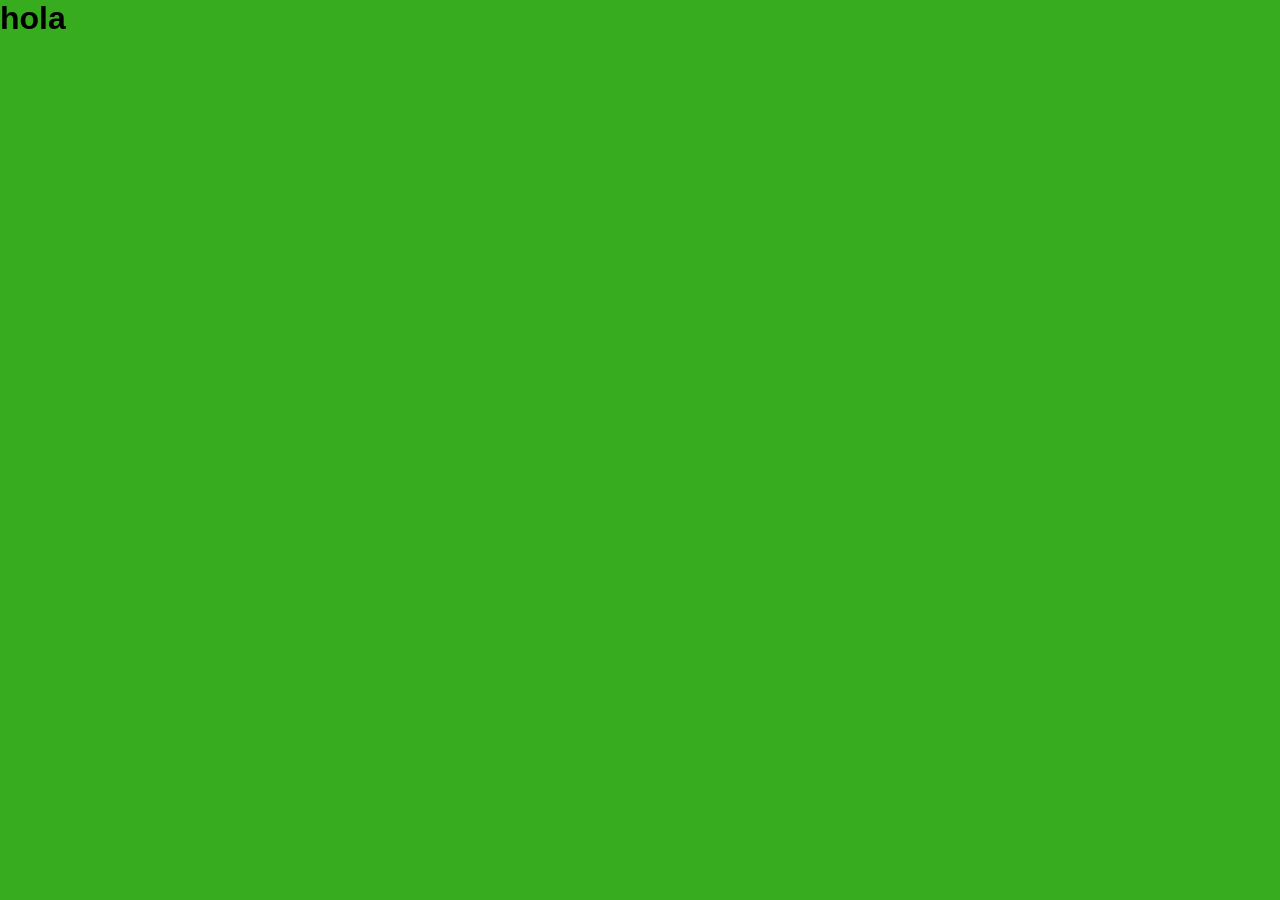
==== index.html @ 2d40601b "iniciar proyecto con vite" ====
<!doctype html>
<html lang="en">
  <head>
    <meta charset="UTF-8">
    <meta name="viewport" content="width=device-width, initial-scale=1.0">

    <link rel="icon" type="image/png" href="/public/ugma-logo.png"/>

    <link rel="stylesheet" href="https://cdnjs.cloudflare.com/ajax/libs/font-awesome/6.4.0/css/all.min.css">
    <link rel="stylesheet" href="/styles/pages/login.css">

    <title>Lobby Educativo - UGMA Laboratorio LAN</title>
  </head>
  <body>
    <h1>hola</h1>
  </body>
</html>
---- styles/pages/login.css ----
* {
    margin: 0;
    padding: 0;
    box-sizing: border-box;
}

body {
    font-family: 'Segoe UI', Tahoma, Geneva, Verdana, sans-serif;
    background-color: #36ac1e;
}
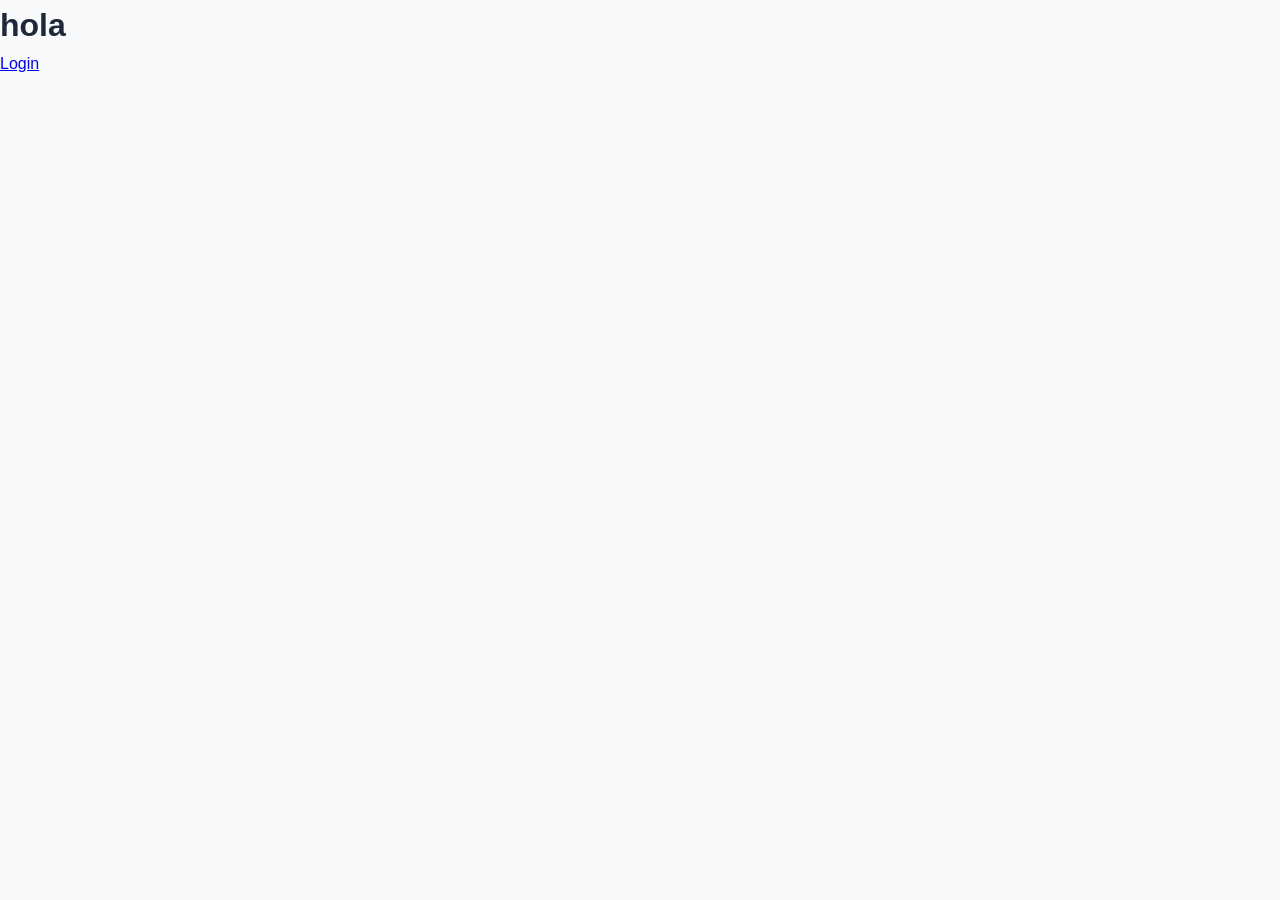
==== commit 4a155973: "Añadir página login con funcionalidades y estilos iniciales" ====
--- a/index.html
+++ b/index.html
@@ -13,5 +13,6 @@
   </head>
   <body>
     <h1>hola</h1>
+    <a href="/views/login.html">Login</a>
   </body>
 </html>
--- a/styles/pages/login.css
+++ b/styles/pages/login.css
@@ -2,9 +2,518 @@
     margin: 0;
     padding: 0;
     box-sizing: border-box;
+    font-family: 'Segoe UI', Tahoma, Geneva, Verdana, sans-serif;
+}
+
+:root {
+    --primary-light: #f8fafc;
+    --secondary-light: #f1f5f9;
+    --card-light: #ffffff;
+    --accent-yellow: #f6c90e;
+    --accent-blue: #0d4da1;
+    --accent-green: #0a7c4d;
+    --accent-red: #dc3545;
+    --text-dark: #1e293b;
+    --text-muted: #64748b;
+    --border-color: #e2e8f0;
+    --shadow-light: rgba(0, 0, 0, 0.05);
+    --shadow-medium: rgba(0, 0, 0, 0.08);
+    --gradient-blue: linear-gradient(135deg, #0d4da1 0%, #0a3d7e 100%);
 }
 
 body {
-    font-family: 'Segoe UI', Tahoma, Geneva, Verdana, sans-serif;
-    background-color: #36ac1e;
-}+    background-color: var(--primary-light);
+    color: var(--text-dark);
+    line-height: 1.6;
+    min-height: 100vh;
+    display: flex;
+    flex-direction: column;
+}
+
+.container {
+    max-width: 1200px;
+    margin: 0 auto;
+    padding: 0 20px;
+}
+
+/* Header Minimalista */
+.login-header {
+    background-color: var(--card-light);
+    padding: 20px 0;
+    border-bottom: 1px solid var(--border-color);
+    box-shadow: 0 2px 10px var(--shadow-light);
+}
+
+.header-content {
+    display: flex;
+    justify-content: space-between;
+    align-items: center;
+}
+
+.logo-section {
+    display: flex;
+    align-items: center;
+    gap: 10px;
+}
+
+.logo {
+    width: 70px;
+    height: 70px;
+    border-radius: 10px;
+    display: flex;
+    align-items: center;
+    justify-content: center;
+}
+
+.logo img {
+    max-width: 100%;
+    height: auto;
+}
+
+.header-title h1 {
+    color: var(--accent-blue);
+    font-size: 1.4rem;
+    line-height: 1.2;
+}
+
+.header-title p {
+    color: var(--text-muted);
+    font-size: 0.8rem;
+}
+
+.back-home {
+    color: var(--accent-blue);
+    text-decoration: none;
+    font-weight: 500;
+    display: flex;
+    align-items: center;
+    gap: 8px;
+    transition: color 0.3s;
+}
+
+.back-home:hover {
+    color: var(--accent-green);
+}
+
+/* Main Content */
+.login-main {
+    flex: 1;
+    display: flex;
+    align-items: center;
+    justify-content: center;
+    padding: 40px 0;
+}
+
+.login-container {
+    display: flex;
+    width: 100%;
+    max-width: 1000px;
+    min-height: 600px;
+    border-radius: 20px;
+    overflow: hidden;
+    box-shadow: 0 15px 30px rgba(0, 0, 0, 0.1);
+}
+
+/* Left Panel - Información */
+.login-info {
+    flex: 1;
+    background: var(--gradient-blue);
+    color: white;
+    padding: 50px 40px;
+    display: flex;
+    flex-direction: column;
+    justify-content: center;
+}
+
+.info-content {
+    max-width: 400px;
+}
+
+.info-title {
+    font-size: 2.2rem;
+    margin-bottom: 20px;
+    line-height: 1.2;
+}
+
+.info-description {
+    font-size: 1.1rem;
+    opacity: 0.9;
+    margin-bottom: 30px;
+    line-height: 1.6;
+}
+
+.info-features {
+    list-style: none;
+    margin-top: 30px;
+}
+
+.info-features li {
+    margin-bottom: 20px;
+    display: flex;
+    align-items: flex-start;
+    gap: 15px;
+}
+
+.feature-icon {
+    width: 40px;
+    height: 40px;
+    background-color: rgba(255, 255, 255, 0.2);
+    border-radius: 10px;
+    display: flex;
+    align-items: center;
+    justify-content: center;
+    font-size: 1.2rem;
+    color: var(--accent-yellow);
+    flex-shrink: 0;
+}
+
+.feature-text h4 {
+    font-size: 1.1rem;
+    margin-bottom: 5px;
+}
+
+.feature-text p {
+    font-size: 0.9rem;
+    opacity: 0.8;
+}
+
+/* Right Panel - Formulario */
+.login-form-container {
+    flex: 1;
+    background-color: var(--card-light);
+    padding: 20px 40px;
+    display: flex;
+    flex-direction: column;
+    justify-content: center;
+}
+
+.form-header {
+    text-align: center;
+    margin-bottom: 40px;
+}
+
+.form-header h2 {
+    color: var(--accent-blue);
+    font-size: 2rem;
+    margin-bottom: 10px;
+}
+
+.form-header p {
+    color: var(--text-muted);
+    font-size: 1rem;
+}
+
+.login-form {
+    width: 100%;
+}
+
+/* Form Groups */
+.form-group {
+    margin-bottom: 25px;
+}
+
+.form-group label {
+    display: block;
+    margin-bottom: 8px;
+    color: var(--text-dark);
+    font-weight: 500;
+    font-size: 0.95rem;
+}
+
+.input-with-icon {
+    position: relative;
+}
+
+.form-input {
+    width: 100%;
+    padding: 15px 20px 15px 50px;
+    border: 1px solid var(--border-color);
+    border-radius: 10px;
+    font-size: 1rem;
+    color: var(--text-dark);
+    background-color: white;
+    transition: all 0.3s;
+}
+
+.form-input:focus {
+    outline: none;
+    border-color: var(--accent-blue);
+    box-shadow: 0 0 0 3px rgba(13, 77, 161, 0.1);
+}
+
+.input-icon {
+    position: absolute;
+    left: 20px;
+    top: 50%;
+    transform: translateY(-50%);
+    color: var(--text-muted);
+    font-size: 1.1rem;
+}
+
+.password-toggle {
+    position: absolute;
+    right: 20px;
+    top: 50%;
+    transform: translateY(-50%);
+    background: none;
+    border: none;
+    color: var(--text-muted);
+    cursor: pointer;
+    font-size: 1.1rem;
+    transition: color 0.3s;
+}
+
+.password-toggle:hover {
+    color: var(--accent-blue);
+}
+
+/* Form Options */
+.form-options {
+    display: flex;
+    justify-content: space-between;
+    align-items: center;
+    margin-bottom: 30px;
+}
+
+.checkbox-container {
+    display: flex;
+    align-items: center;
+    gap: 8px;
+    cursor: pointer;
+}
+
+.checkbox-container input[type="checkbox"] {
+    width: 18px;
+    height: 18px;
+    accent-color: var(--accent-blue);
+    cursor: pointer;
+}
+
+.checkbox-container label {
+    color: var(--text-dark);
+    font-size: 0.9rem;
+    cursor: pointer;
+    user-select: none;
+}
+
+.forgot-password {
+    color: var(--accent-blue);
+    text-decoration: none;
+    font-size: 0.9rem;
+    font-weight: 500;
+    transition: color 0.3s;
+}
+
+.forgot-password:hover {
+    color: var(--accent-green);
+    text-decoration: underline;
+}
+
+/* Buttons */
+.btn {
+    padding: 15px 30px;
+    border: none;
+    border-radius: 10px;
+    font-weight: 600;
+    cursor: pointer;
+    font-size: 1rem;
+    transition: all 0.3s;
+    display: inline-flex;
+    align-items: center;
+    justify-content: center;
+    gap: 10px;
+    width: 100%;
+}
+
+.btn-primary {
+    background-color: var(--accent-blue);
+    color: white;
+}
+
+.btn-primary:hover {
+    background-color: #0b3d7e;
+    transform: translateY(-2px);
+    box-shadow: 0 5px 15px rgba(13, 77, 161, 0.2);
+}
+
+.btn-secondary {
+    background-color: transparent;
+    color: var(--accent-blue);
+    border: 2px solid var(--accent-blue);
+}
+
+.btn-secondary:hover {
+    background-color: rgba(13, 77, 161, 0.05);
+    transform: translateY(-2px);
+}
+
+/* Divider */
+.divider {
+    display: flex;
+    align-items: center;
+    margin: 30px 0;
+    color: var(--text-muted);
+    font-size: 0.9rem;
+}
+
+.divider::before, .divider::after {
+    content: "";
+    flex: 1;
+    height: 1px;
+    background-color: var(--border-color);
+}
+
+.divider span {
+    padding: 0 15px;
+}
+
+/* Register Link */
+.register-link {
+    text-align: center;
+    margin-top: 30px;
+    color: var(--text-muted);
+    font-size: 0.95rem;
+}
+
+/* Footer */
+.login-footer {
+    background-color: var(--secondary-light);
+    padding: 30px 0;
+    border-top: 1px solid var(--border-color);
+    text-align: center;
+    color: var(--text-muted);
+    font-size: 0.9rem;
+}
+
+/* Alert Message */
+.alert {
+    padding: 15px 20px;
+    border-radius: 10px;
+    margin-bottom: 25px;
+    display: flex;
+    align-items: center;
+    gap: 15px;
+    display: none;
+}
+
+.alert.error {
+    background-color: rgba(220, 53, 69, 0.1);
+    border: 1px solid rgba(220, 53, 69, 0.3);
+    color: var(--accent-red);
+}
+
+.alert.success {
+    background-color: rgba(10, 124, 77, 0.1);
+    border: 1px solid rgba(10, 124, 77, 0.3);
+    color: var(--accent-green);
+}
+
+.alert i {
+    font-size: 1.2rem;
+}
+
+/* Responsive Design */
+@media (max-width: 992px) {
+    .login-container {
+        flex-direction: column;
+        max-width: 600px;
+    }
+    
+    .login-info, .login-form-container {
+        padding: 40px 30px;
+    }
+    
+    .info-content {
+        max-width: 100%;
+    }
+}
+
+@media (max-width: 768px) {
+    .login-header {
+        padding: 15px 0;
+    }
+    
+    .header-content {
+        flex-direction: column;
+        gap: 15px;
+        text-align: center;
+    }
+    
+    .back-home {
+        position: absolute;
+        top: 20px;
+        right: 20px;
+    }
+    
+    .info-title {
+        font-size: 1.8rem;
+    }
+    
+    .form-header h2 {
+        font-size: 1.8rem;
+    }
+    
+    .social-login {
+        grid-template-columns: 1fr;
+    }
+}
+
+@media (max-width: 576px) {
+    .login-info, .login-form-container {
+        padding: 30px 20px;
+    }
+    
+    .info-title {
+        font-size: 1.6rem;
+    }
+    
+    .info-description {
+        font-size: 1rem;
+    }
+    
+    .form-header h2 {
+        font-size: 1.6rem;
+    }
+    
+    .form-options {
+        flex-direction: column;
+        align-items: flex-start;
+        gap: 15px;
+    }
+    
+    .footer-links {
+        flex-direction: column;
+        gap: 10px;
+    }
+}
+
+/* Animaciones */
+@keyframes fadeIn {
+    from {
+        opacity: 0;
+        transform: translateY(20px);
+    }
+    to {
+        opacity: 1;
+        transform: translateY(0);
+    }
+}
+
+.login-container {
+    animation: fadeIn 0.5s ease-out;
+}
+
+/* Estilos para el loader */
+.loader {
+    display: none;
+    width: 20px;
+    height: 20px;
+    border: 3px solid rgba(255, 255, 255, 0.3);
+    border-radius: 50%;
+    border-top-color: white;
+    animation: spin 1s ease-in-out infinite;
+}
+
+@keyframes spin {
+    to { transform: rotate(360deg); }
+}
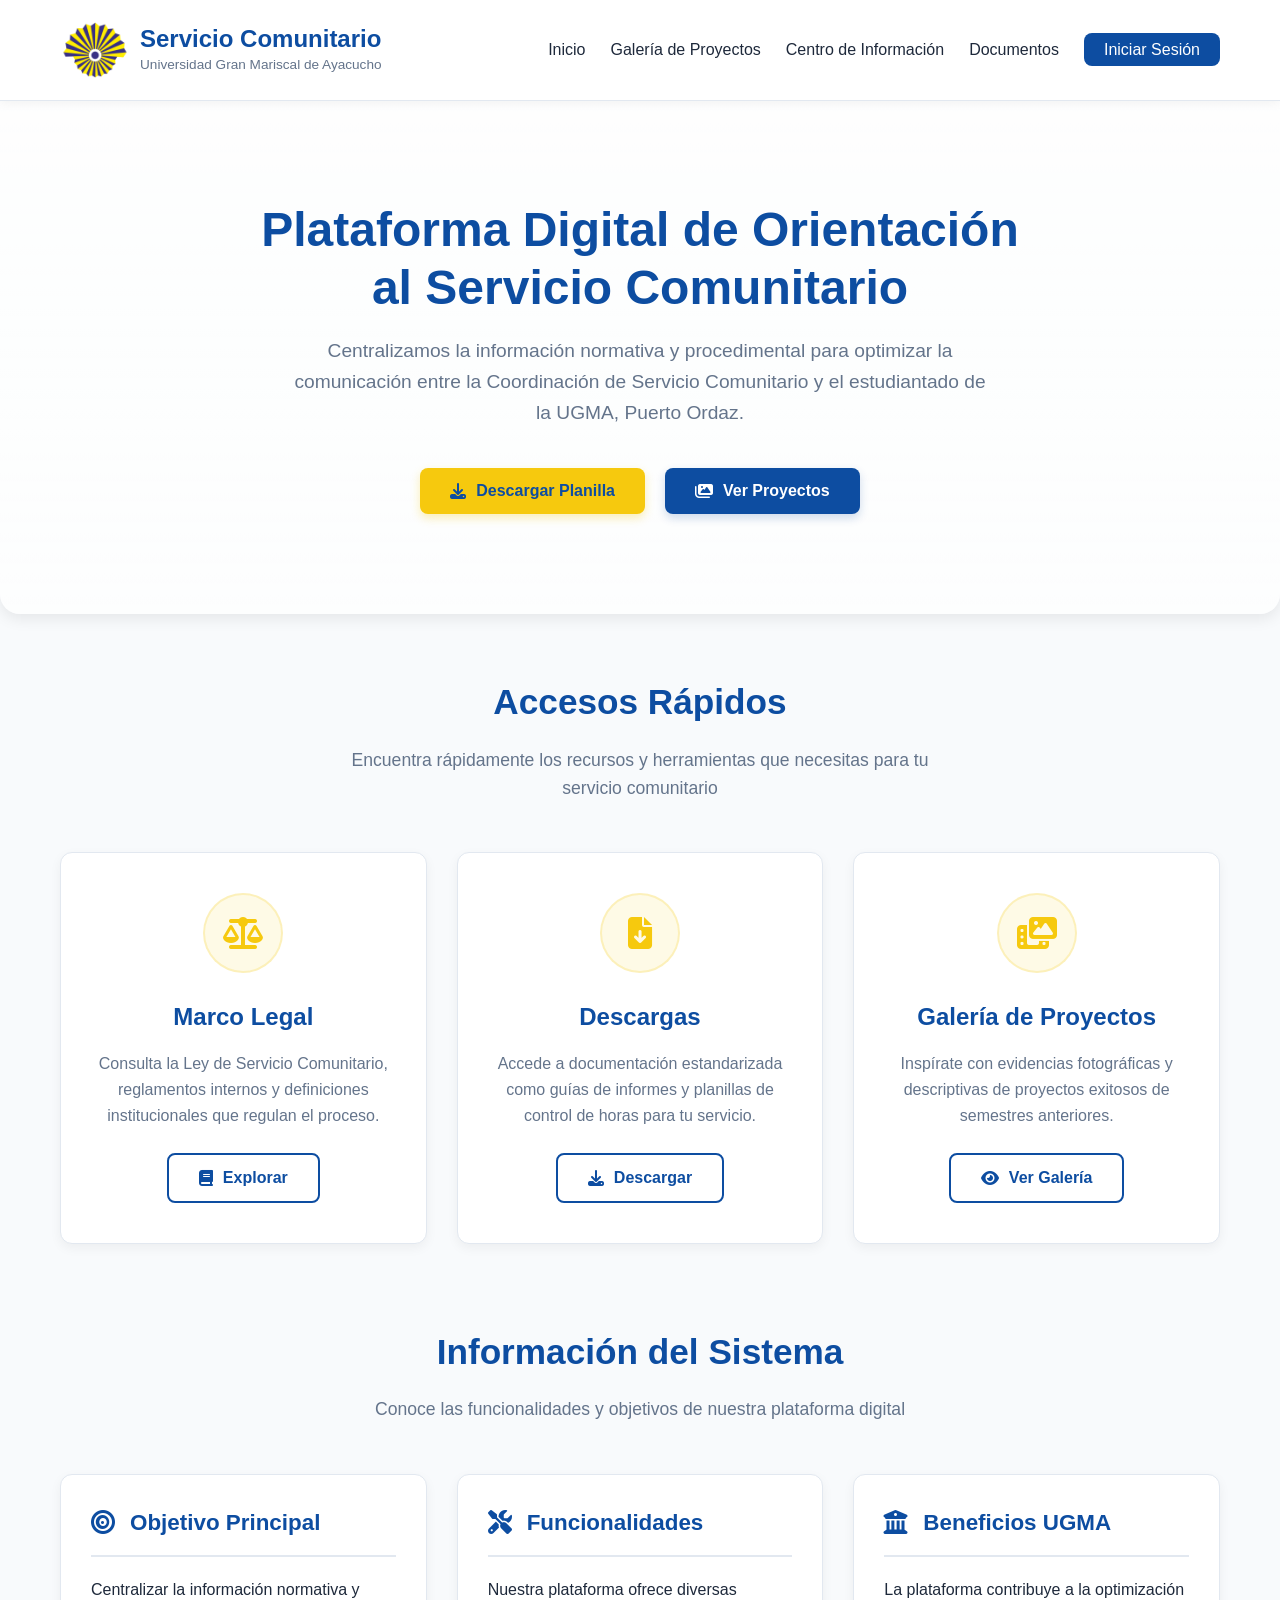
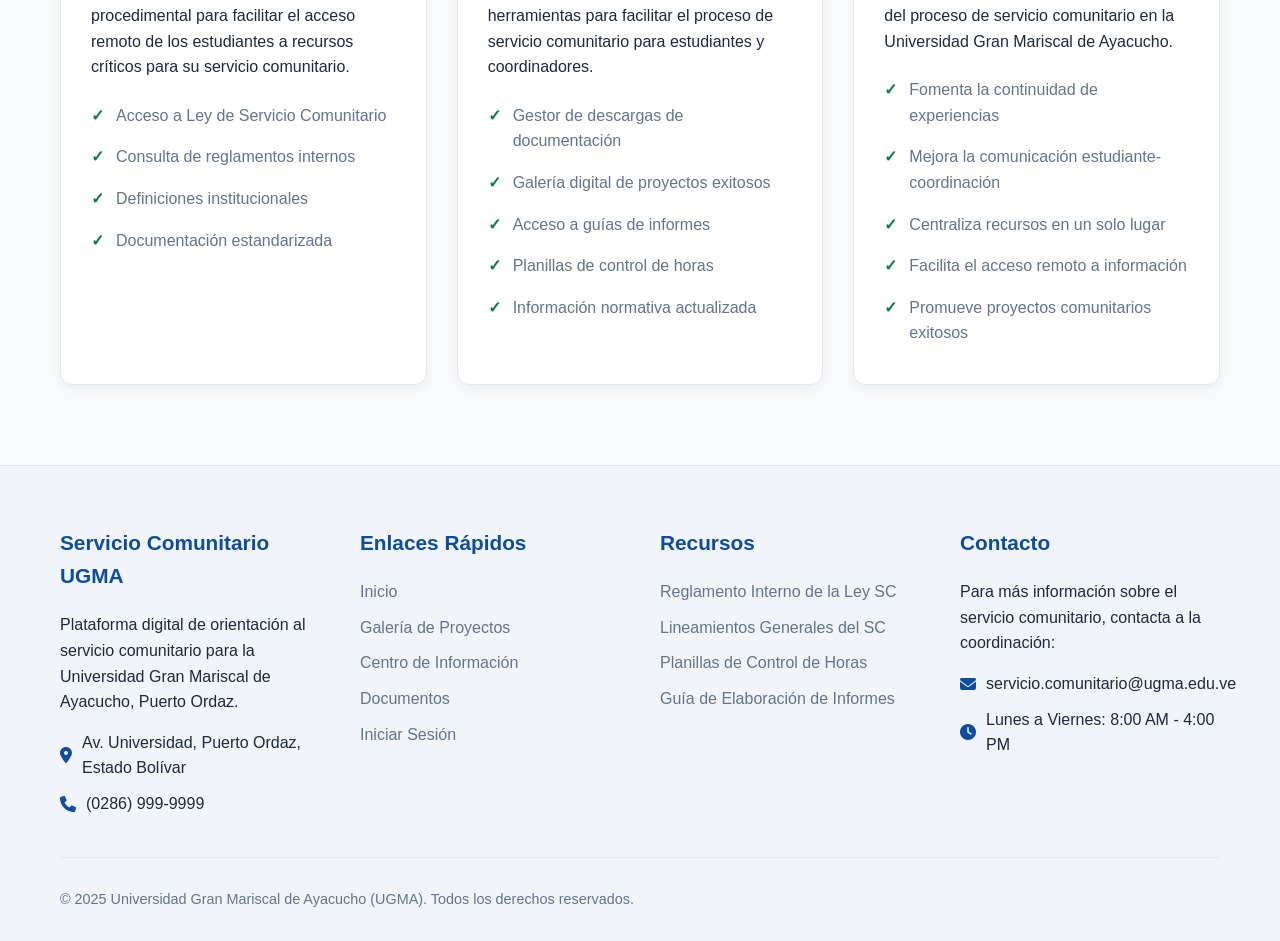
==== commit f8197c03: "Implementar diseño y funcionalidad inicial de la página de inicio y secciones relacionadas" ====
--- a/index.html
+++ b/index.html
@@ -7,12 +7,221 @@
     <link rel="icon" type="image/png" href="/public/ugma-logo.png"/>
 
     <link rel="stylesheet" href="https://cdnjs.cloudflare.com/ajax/libs/font-awesome/6.4.0/css/all.min.css">
-    <link rel="stylesheet" href="/styles/pages/login.css">
-
-    <title>Lobby Educativo - UGMA Laboratorio LAN</title>
-  </head>
-  <body>
-    <h1>hola</h1>
-    <a href="/views/login.html">Login</a>
-  </body>
+    <link rel="stylesheet" href="/styles/pages/home.css">
+
+    <title>Inicio - Servicio Comunitario UGMA</title>
+</head>
+<body>
+    <!-- Header & Navigation -->
+    <header>
+        <div class="container">
+            <div class="header-content">
+                <div class="logo-section">
+                    <div class="logo">
+                        <img src="public/ugma-logo.png" alt="UGMA Logo">
+                    </div>
+                    
+                    <div class="header-title">
+                        <h1>Servicio Comunitario</h1>
+                        <p>Universidad Gran Mariscal de Ayacucho</p>
+                    </div>
+                </div>
+                
+                <button class="mobile-menu-btn" id="mobileMenuBtn">
+                    <i class="fas fa-bars"></i>
+                </button>
+                
+                <nav id="mainNav">
+                    <ul>
+                        <li><a href="#" class="active">Inicio</a></li>
+                        <li><a href="#">Galería de Proyectos</a></li>
+                        <li><a href="#">Centro de Información</a></li>
+                        <li><a href="#">Documentos</a></li>
+                        <li><a href="/views/login.html" class="nav-cta">Iniciar Sesión</a></li>
+                    </ul>
+                </nav>
+            </div>
+        </div>
+    </header>
+
+    <!-- Hero Section -->
+    <section class="hero">
+        <div class="hero-content">
+            <h1>Plataforma Digital de Orientación al Servicio Comunitario</h1>
+            <p>Centralizamos la información normativa y procedimental para optimizar la comunicación entre la Coordinación de Servicio Comunitario y el estudiantado de la UGMA, Puerto Ordaz.</p>
+            <div class="hero-buttons">
+                <button class="btn btn-primary" id="downloadBtn">
+                    <i class="fas fa-download"></i> Descargar Planilla
+                </button>
+                <button class="btn btn-secondary" id="projectsBtn">
+                    <i class="fas fa-images"></i> Ver Proyectos
+                </button>
+            </div>
+        </div>
+    </section>
+
+    <!-- Quick Access Section -->
+    <section class="quick-access container">
+        <div class="section-title">
+            <h2>Accesos Rápidos</h2>
+            <p>Encuentra rápidamente los recursos y herramientas que necesitas para tu servicio comunitario</p>
+        </div>
+        
+        <div class="access-cards">
+            <div class="access-card" id="legalFrameworkCard">
+                <div class="access-icon">
+                    <i class="fas fa-balance-scale"></i>
+                </div>
+                <h3>Marco Legal</h3>
+                <p>Consulta la Ley de Servicio Comunitario, reglamentos internos y definiciones institucionales que regulan el proceso.</p>
+                <button class="btn btn-outline">
+                    <i class="fas fa-book"></i> Explorar
+                </button>
+            </div>
+            
+            <div class="access-card" id="downloadsCard">
+                <div class="access-icon">
+                    <i class="fas fa-file-download"></i>
+                </div>
+                <h3>Descargas</h3>
+                <p>Accede a documentación estandarizada como guías de informes y planillas de control de horas para tu servicio.</p>
+                <button class="btn btn-outline">
+                    <i class="fas fa-download"></i> Descargar
+                </button>
+            </div>
+            
+            <div class="access-card" id="galleryCard">
+                <div class="access-icon">
+                    <i class="fas fa-photo-video"></i>
+                </div>
+                <h3>Galería de Proyectos</h3>
+                <p>Inspírate con evidencias fotográficas y descriptivas de proyectos exitosos de semestres anteriores.</p>
+                <button class="btn btn-outline">
+                    <i class="fas fa-eye"></i> Ver Galería
+                </button>
+            </div>
+        </div>
+    </section>
+
+    <!-- Info Sections -->
+    <section class="info-sections container">
+        <div class="section-title">
+            <h2>Información del Sistema</h2>
+            <p>Conoce las funcionalidades y objetivos de nuestra plataforma digital</p>
+        </div>
+        
+        <div class="info-grid">
+            <div class="info-card">
+                <div class="info-card-header">
+                    <i class="fas fa-bullseye"></i>
+                    <h3>Objetivo Principal</h3>
+                </div>
+                <p>Centralizar la información normativa y procedimental para facilitar el acceso remoto de los estudiantes a recursos críticos para su servicio comunitario.</p>
+                <ul>
+                    <li>Acceso a Ley de Servicio Comunitario</li>
+                    <li>Consulta de reglamentos internos</li>
+                    <li>Definiciones institucionales</li>
+                    <li>Documentación estandarizada</li>
+                </ul>
+            </div>
+            
+            <div class="info-card">
+                <div class="info-card-header">
+                    <i class="fas fa-tools"></i>
+                    <h3>Funcionalidades</h3>
+                </div>
+                <p>Nuestra plataforma ofrece diversas herramientas para facilitar el proceso de servicio comunitario para estudiantes y coordinadores.</p>
+                <ul>
+                    <li>Gestor de descargas de documentación</li>
+                    <li>Galería digital de proyectos exitosos</li>
+                    <li>Acceso a guías de informes</li>
+                    <li>Planillas de control de horas</li>
+                    <li>Información normativa actualizada</li>
+                </ul>
+            </div>
+            
+            <div class="info-card">
+                <div class="info-card-header">
+                    <i class="fas fa-university"></i>
+                    <h3>Beneficios UGMA</h3>
+                </div>
+                <p>La plataforma contribuye a la optimización del proceso de servicio comunitario en la Universidad Gran Mariscal de Ayacucho.</p>
+                <ul>
+                    <li>Fomenta la continuidad de experiencias</li>
+                    <li>Mejora la comunicación estudiante-coordinación</li>
+                    <li>Centraliza recursos en un solo lugar</li>
+                    <li>Facilita el acceso remoto a información</li>
+                    <li>Promueve proyectos comunitarios exitosos</li>
+                </ul>
+            </div>
+        </div>
+    </section>
+
+    <!-- Footer -->
+    <footer class="footer">
+        <div class="container">
+            <div class="footer-content">
+
+                <div class="footer-column">
+                    <h3>Servicio Comunitario UGMA</h3>
+                    <p>Plataforma digital de orientación al servicio comunitario para la Universidad Gran Mariscal de Ayacucho, Puerto Ordaz.</p>
+                    <div style="margin-top: 15px;">
+                        <div style="display: flex; align-items: center; gap: 10px; margin-bottom: 10px;">
+                            <i class="fas fa-map-marker-alt" style="color: var(--accent-blue);"></i>
+                            <span>Av. Universidad, Puerto Ordaz, Estado Bolívar</span>
+                        </div>
+                        <div style="display: flex; align-items: center; gap: 10px;">
+                            <i class="fas fa-phone" style="color: var(--accent-blue);"></i>
+                            <span>(0286) 999-9999</span>
+                        </div>
+                    </div>
+                </div>
+                
+                <div class="footer-column">
+                    <h3>Enlaces Rápidos</h3>
+                    <ul>
+                        <li><a href="#">Inicio</a></li>
+                        <li><a href="#">Galería de Proyectos</a></li>
+                        <li><a href="#">Centro de Información</a></li>
+                        <li><a href="#">Documentos</a></li>
+                        <li><a href="#">Iniciar Sesión</a></li>
+                    </ul>
+                </div>
+                
+                <div class="footer-column">
+                    <h3>Recursos</h3>
+                    <ul>
+                        <li><a href="#">Reglamento Interno de la Ley SC</a></li>
+                        <li><a href="#">Lineamientos Generales del SC</a></li>
+                        <li><a href="#">Planillas de Control de Horas</a></li>
+                        <li><a href="#">Guía de Elaboración de Informes</a></li>
+                    </ul>
+                </div>
+                
+                <div class="footer-column">
+                    <h3>Contacto</h3>
+                    <p>Para más información sobre el servicio comunitario, contacta a la coordinación:</p>
+                    <div style="margin-top: 15px;">
+                        <div style="display: flex; align-items: center; gap: 10px; margin-bottom: 10px;">
+                            <i class="fas fa-envelope" style="color: var(--accent-blue);"></i>
+                            <span>servicio.comunitario@ugma.edu.ve</span>
+                        </div>
+                        <div style="display: flex; align-items: center; gap: 10px;">
+                            <i class="fas fa-clock" style="color: var(--accent-blue);"></i>
+                            <span>Lunes a Viernes: 8:00 AM - 4:00 PM</span>
+                        </div>
+                    </div>
+                </div>
+            </div>
+            
+            <div class="footer-bottom">
+                <div>
+                    &copy; 2025 Universidad Gran Mariscal de Ayacucho (UGMA). Todos los derechos reservados.
+                </div>
+            </div>
+        </div>
+    </footer>
+
+    <script src="src/pages/home.js"></script>
+</body>
 </html>
--- a/styles/pages/home.css
+++ b/styles/pages/home.css
@@ -0,0 +1,518 @@
+* {
+    margin: 0;
+    padding: 0;
+    box-sizing: border-box;
+    font-family: 'Segoe UI', Tahoma, Geneva, Verdana, sans-serif;
+}
+
+:root {
+    --primary-light: #f8fafc;
+    --secondary-light: #f1f5f9;
+    --card-light: #ffffff;
+    --accent-yellow: #f6c90e;
+    --accent-blue: #0d4da1;
+    --gradient-blue: linear-gradient(135deg, #0d4da1 0%, #0a3d7e 100%);
+    --accent-green: #0a7c4d;
+    --text-dark: #1e293b;
+    --text-muted: #64748b;
+    --border-color: #e2e8f0;
+    --shadow-light: rgba(0, 0, 0, 0.05);
+    --shadow-medium: rgba(0, 0, 0, 0.08);
+    --success: #4caf50;
+    --info: #2196f3;
+}
+
+body {
+    background-color: var(--primary-light);
+    color: var(--text-dark);
+    line-height: 1.6;
+    position: relative;
+    min-height: 100vh;
+}
+
+.container {
+    max-width: 1200px;
+    margin: 0 auto;
+    padding: 0 20px;
+}
+
+/* Header & Navigation */
+header {
+    background-color: var(--card-light);
+    color: var(--text-dark);
+    padding: 15px 0;
+    position: sticky;
+    top: 0;
+    z-index: 1000;
+    border-bottom: 1px solid var(--border-color);
+    box-shadow: 0 2px 10px var(--shadow-light);
+}
+
+.header-content {
+    display: flex;
+    justify-content: space-between;
+    align-items: center;
+}
+
+.logo-section {
+    display: flex;
+    align-items: center;
+    gap: 10px;
+}
+
+.logo {
+    width: 70px;
+    height: 70px;
+    border-radius: 10px;
+    display: flex;
+    align-items: center;
+    justify-content: center;
+}
+
+.logo img {
+    max-width: 100%;
+    height: auto;
+}
+
+.header-title h1 {
+    color: var(--accent-blue);
+    font-size: 1.5rem;
+    line-height: 1.2;
+}
+
+.header-title p {
+    color: var(--text-muted);
+    font-size: 0.85rem;
+}
+
+nav ul {
+    display: flex;
+    list-style: none;
+    gap: 25px;
+}
+
+nav a {
+    text-decoration: none;
+    color: var(--text-dark);
+    font-weight: 500;
+    font-size: 1rem;
+    transition: color 0.3s;
+    position: relative;
+}
+
+nav a:hover {
+    color: var(--accent-blue);
+}
+
+nav a::after {
+    content: '';
+    position: absolute;
+    bottom: -5px;
+    left: 0;
+    width: 0;
+    height: 2px;
+    background-color: var(--accent-yellow);
+    transition: width 0.3s;
+}
+
+nav a:hover::after {
+    width: 100%;
+}
+
+.nav-cta {
+    background-color: var(--accent-blue);
+    color: white;
+    padding: 8px 20px;
+    border-radius: 8px;
+    transition: all 0.3s;
+}
+
+.nav-cta:hover {
+    background-color: var(--accent-yellow);
+    color: var(--accent-blue);
+}
+
+.mobile-menu-btn {
+    display: none;
+    background: none;
+    border: none;
+    font-size: 1.5rem;
+    color: var(--accent-blue);
+    cursor: pointer;
+}
+
+/* Hero Section */
+.hero {
+    background: linear-gradient(rgba(255, 255, 255, 0.8), rgba(255, 255, 255, 0.7));
+    background-size: cover;
+    background-position: center;
+    padding: 100px 0;
+    text-align: center;
+    margin-bottom: 60px;
+    border-radius: 0 0 20px 20px;
+    box-shadow: 0 5px 15px var(--shadow-medium);
+}
+
+.hero-content {
+    max-width: 800px;
+    margin: 0 auto;
+    padding: 0 20px;
+}
+
+.hero h1 {
+    font-size: 3rem;
+    color: var(--accent-blue);
+    margin-bottom: 20px;
+    line-height: 1.2;
+}
+
+.hero p {
+    font-size: 1.2rem;
+    color: var(--text-muted);
+    margin-bottom: 40px;
+    max-width: 700px;
+    margin-left: auto;
+    margin-right: auto;
+}
+
+.hero-buttons {
+    display: flex;
+    justify-content: center;
+    gap: 20px;
+    flex-wrap: wrap;
+}
+
+/* Buttons */
+.btn {
+    padding: 14px 30px;
+    border: none;
+    border-radius: 8px;
+    font-weight: 600;
+    cursor: pointer;
+    font-size: 1rem;
+    transition: all 0.3s;
+    display: inline-flex;
+    align-items: center;
+    justify-content: center;
+    gap: 10px;
+}
+
+.btn-primary {
+    background-color: var(--accent-yellow);
+    color: var(--accent-blue);
+    box-shadow: 0 4px 10px rgba(246, 201, 14, 0.3);
+}
+
+.btn-primary:hover {
+    background-color: var(--accent-blue);
+    color: var(--primary-light);
+    transform: translateY(-3px);
+    box-shadow: 0 4px 10px rgba(13, 77, 161, 0.2);
+}
+
+.btn-secondary {
+    background-color: var(--accent-blue);
+    color: white;
+    box-shadow: 0 4px 10px rgba(13, 77, 161, 0.2);
+}
+
+.btn-secondary:hover {
+    background-color: var(--accent-yellow);
+    color: var(--accent-blue);
+    transform: translateY(-3px);
+    box-shadow: 0 6px 15px rgba(246, 201, 14, 0.4);
+}
+
+.btn-outline {
+    background-color: transparent;
+    color: var(--accent-blue);
+    border: 2px solid var(--accent-blue);
+}
+
+.btn-outline:hover {
+    background-color: var(--accent-blue);
+    color: var(--primary-light);
+}
+
+/* Quick Access Section */
+.quick-access {
+    margin-bottom: 80px;
+}
+
+.section-title {
+    text-align: center;
+    margin-bottom: 50px;
+}
+
+.section-title h2 {
+    font-size: 2.2rem;
+    color: var(--accent-blue);
+    margin-bottom: 15px;
+}
+
+.section-title p {
+    color: var(--text-muted);
+    max-width: 600px;
+    margin: 0 auto;
+    font-size: 1.1rem;
+}
+
+.access-cards {
+    display: grid;
+    grid-template-columns: repeat(auto-fit, minmax(300px, 1fr));
+    gap: 30px;
+}
+
+.access-card {
+    background-color: var(--card-light);
+    border-radius: 12px;
+    padding: 40px 30px;
+    border: 1px solid var(--border-color);
+    transition: all 0.3s;
+    cursor: pointer;
+    text-align: center;
+    box-shadow: 0 4px 12px var(--shadow-light);
+    display: flex;
+    flex-direction: column;
+    align-items: center;
+}
+
+.access-card:hover {
+    transform: translateY(-10px);
+    box-shadow: 0 8px 20px var(--shadow-medium);
+}
+
+.access-icon {
+    width: 80px;
+    height: 80px;
+    border-radius: 50%;
+    background-color: rgba(246, 201, 14, 0.1);
+    color: var(--accent-yellow);
+    display: flex;
+    align-items: center;
+    justify-content: center;
+    font-size: 2rem;
+    margin-bottom: 25px;
+    border: 2px solid rgba(246, 201, 14, 0.2);
+}
+
+.access-card h3 {
+    font-size: 1.5rem;
+    color: var(--accent-blue);
+    margin-bottom: 15px;
+}
+
+.access-card p {
+    color: var(--text-muted);
+    margin-bottom: 25px;
+    flex-grow: 1;
+}
+
+/* Info Sections */
+.info-sections {
+    margin-bottom: 80px;
+}
+
+.info-grid {
+    display: grid;
+    grid-template-columns: repeat(auto-fit, minmax(350px, 1fr));
+    gap: 30px;
+}
+
+.info-card {
+    background-color: var(--card-light);
+    border-radius: 12px;
+    padding: 30px;
+    border: 1px solid var(--border-color);
+    box-shadow: 0 4px 12px var(--shadow-light);
+    transition: all 0.3s;
+}
+
+.info-card:hover {
+    transform: translateY(-5px);
+    box-shadow: 0 8px 20px var(--shadow-medium);
+}
+
+.info-card-header {
+    display: flex;
+    align-items: center;
+    margin-bottom: 20px;
+    padding-bottom: 15px;
+    border-bottom: 2px solid var(--border-color);
+}
+
+.info-card-header i {
+    color: var(--accent-blue);
+    font-size: 1.5rem;
+    margin-right: 15px;
+}
+
+.info-card-header h3 {
+    font-size: 1.4rem;
+    color: var(--accent-blue);
+}
+
+.info-card ul {
+    list-style: none;
+    margin-top: 15px;
+}
+
+.info-card li {
+    padding: 8px 0;
+    color: var(--text-muted);
+    position: relative;
+    padding-left: 25px;
+}
+
+.info-card li:before {
+    content: "✓";
+    color: var(--accent-green);
+    font-weight: bold;
+    position: absolute;
+    left: 0;
+}
+
+/* Footer */
+.footer {
+    background-color: var(--secondary-light);
+    padding: 60px 0 30px;
+    border-top: 1px solid var(--border-color);
+}
+
+.footer-content {
+    display: grid;
+    grid-template-columns: repeat(auto-fit, minmax(250px, 1fr));
+    gap: 40px;
+    margin-bottom: 40px;
+}
+
+.footer-column h3 {
+    color: var(--accent-blue);
+    margin-bottom: 20px;
+    font-size: 1.3rem;
+}
+
+.footer-column ul {
+    list-style: none;
+}
+
+.footer-column li {
+    margin-bottom: 10px;
+}
+
+.footer-column a {
+    color: var(--text-muted);
+    text-decoration: none;
+    transition: color 0.3s;
+}
+
+.footer-column a:hover {
+    color: var(--accent-blue);
+}
+
+.footer-bottom {
+    display: flex;
+    justify-content: space-between;
+    align-items: center;
+    padding-top: 30px;
+    border-top: 1px solid var(--border-color);
+    color: var(--text-muted);
+    font-size: 0.9rem;
+    flex-wrap: wrap;
+    gap: 15px;
+}
+
+/* Responsive Design */
+@media (max-width: 992px) {
+    .hero h1 {
+        font-size: 2.5rem;
+    }
+    
+    .access-cards {
+        grid-template-columns: repeat(auto-fit, minmax(280px, 1fr));
+    }
+    
+    .info-grid {
+        grid-template-columns: 1fr;
+    }
+}
+
+@media (max-width: 768px) {
+    .header-content {
+        flex-direction: column;
+        gap: 15px;
+    }
+    
+    nav ul {
+        display: none;
+        flex-direction: column;
+        position: absolute;
+        top: 100%;
+        left: 0;
+        width: 100%;
+        background-color: var(--card-light);
+        padding: 20px;
+        box-shadow: 0 5px 15px var(--shadow-medium);
+        border-top: 1px solid var(--border-color);
+    }
+    
+    nav.active ul {
+        display: flex;
+    }
+    
+    .mobile-menu-btn {
+        display: block;
+        position: absolute;
+        right: 20px;
+        top: 20px;
+    }
+    
+    .hero {
+        padding: 80px 0;
+    }
+    
+    .hero h1 {
+        font-size: 2rem;
+    }
+    
+    .hero p {
+        font-size: 1rem;
+    }
+    
+    .hero-buttons {
+        flex-direction: column;
+        align-items: center;
+    }
+    
+    .btn {
+        width: 100%;
+        max-width: 300px;
+    }
+    
+    .footer-bottom {
+        flex-direction: column;
+        text-align: center;
+    }
+    
+    .footer-links {
+        justify-content: center;
+    }
+}
+
+@media (max-width: 480px) {
+    .hero h1 {
+        font-size: 1.8rem;
+    }
+    
+    .section-title h2 {
+        font-size: 1.8rem;
+    }
+    
+    .access-card {
+        padding: 30px 20px;
+    }
+    
+    .stat-value {
+        font-size: 2.5rem;
+    }
+}
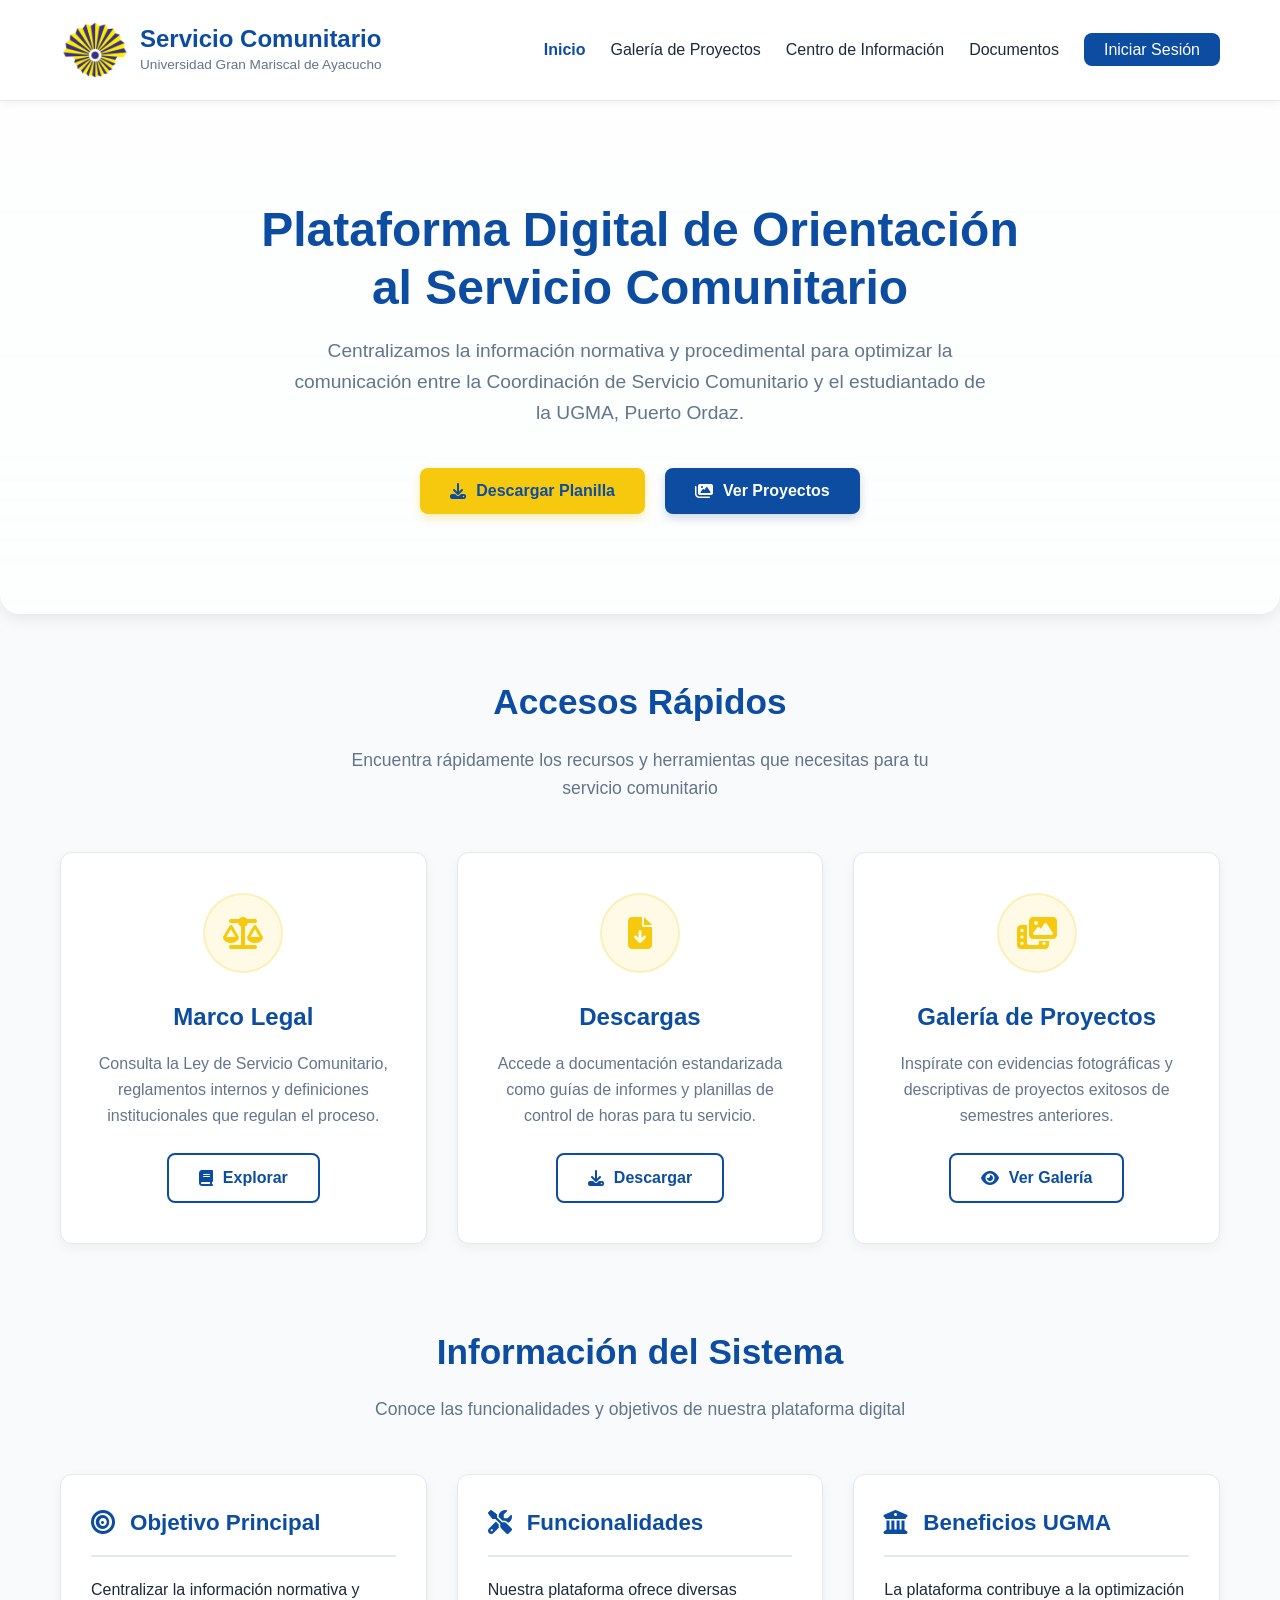
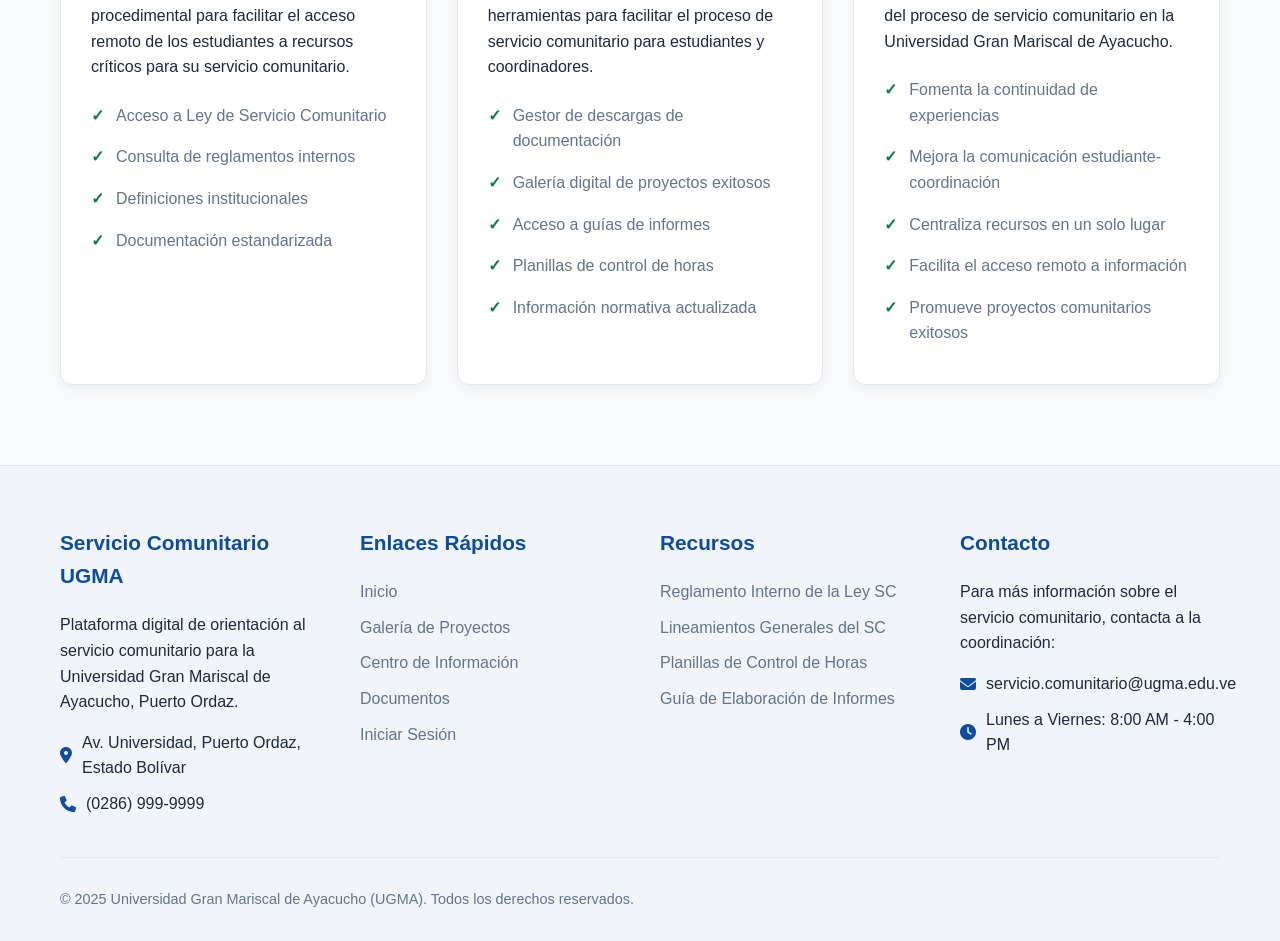
==== commit b4404195: "Añadir página de información" ====
--- a/index.html
+++ b/index.html
@@ -35,7 +35,7 @@
                     <ul>
                         <li><a href="#" class="active">Inicio</a></li>
                         <li><a href="#">Galería de Proyectos</a></li>
-                        <li><a href="#">Centro de Información</a></li>
+                        <li><a href="views/information.html">Centro de Información</a></li>
                         <li><a href="#">Documentos</a></li>
                         <li><a href="/views/login.html" class="nav-cta">Iniciar Sesión</a></li>
                     </ul>
--- a/styles/pages/home.css
+++ b/styles/pages/home.css
@@ -119,6 +119,11 @@
     width: 100%;
 }
 
+nav a.active {
+    color: var(--accent-blue);
+    font-weight: 600;
+}
+
 .nav-cta {
     background-color: var(--accent-blue);
     color: white;
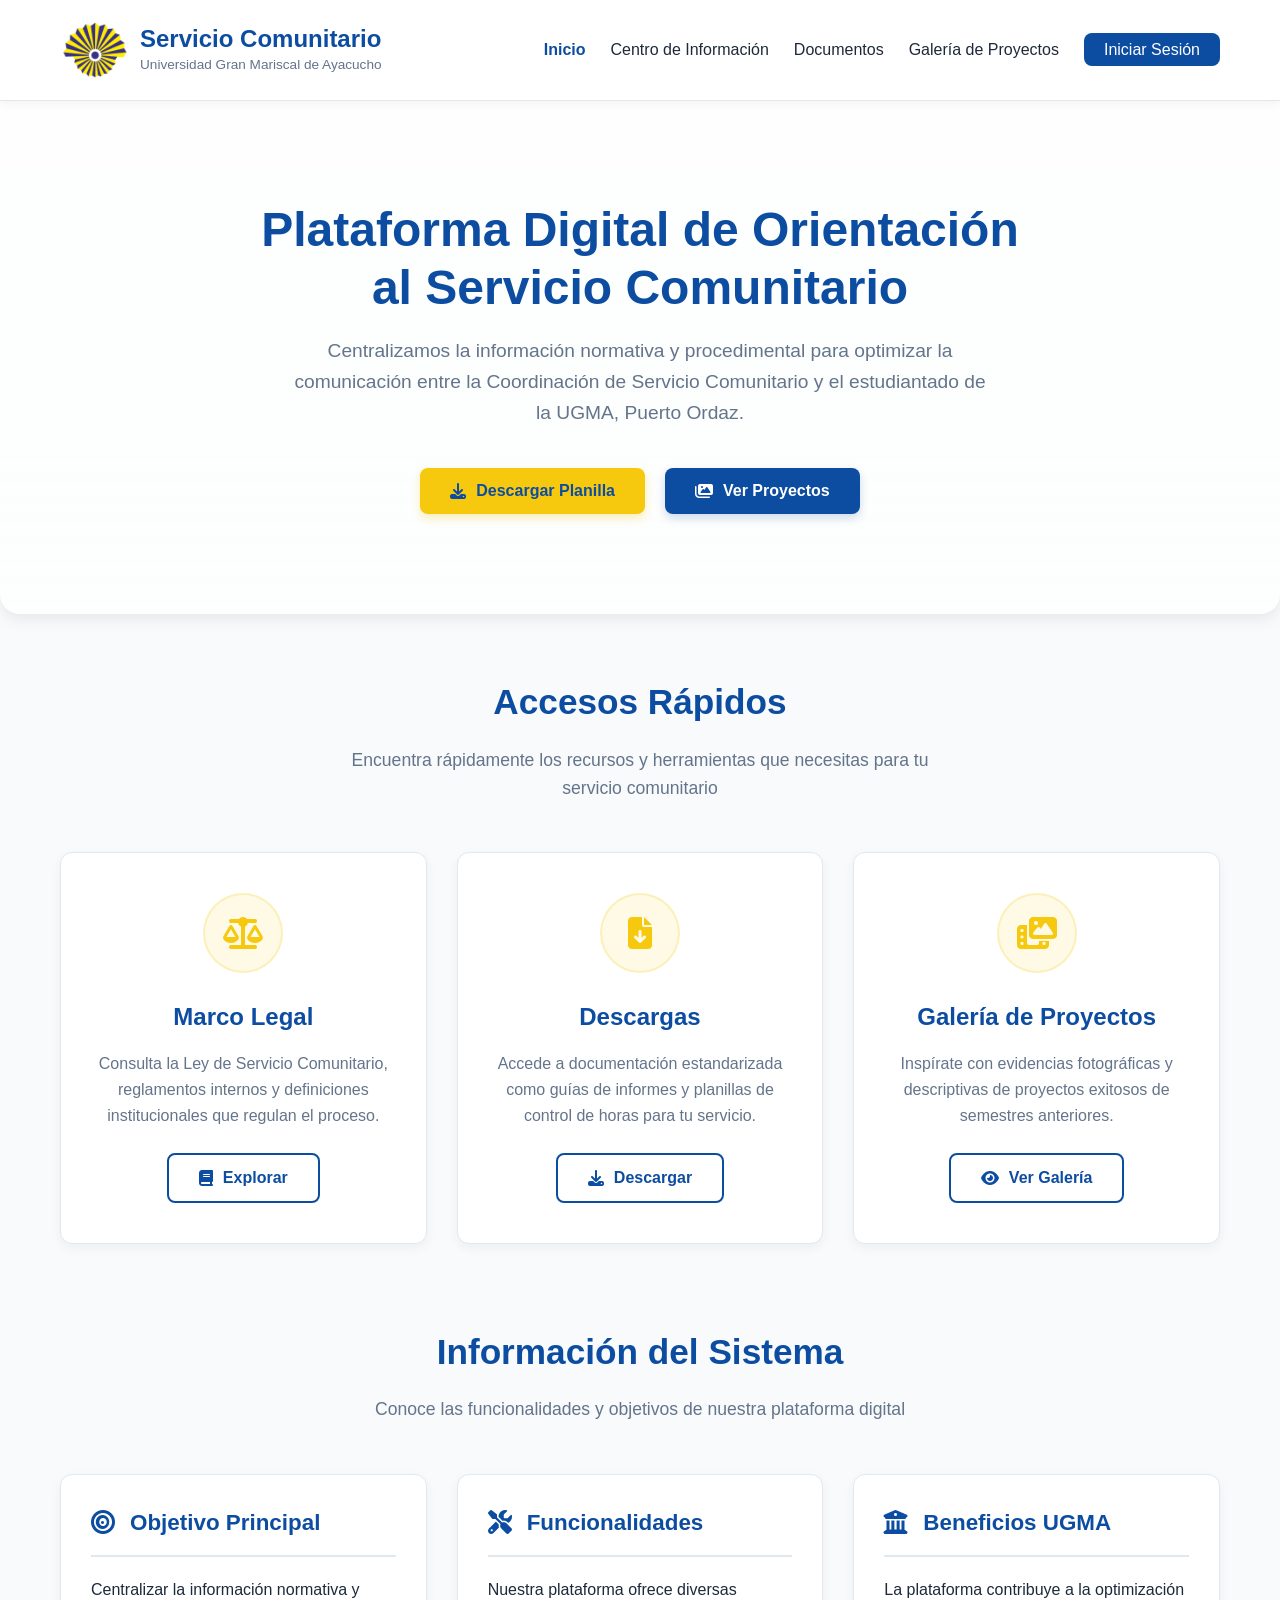
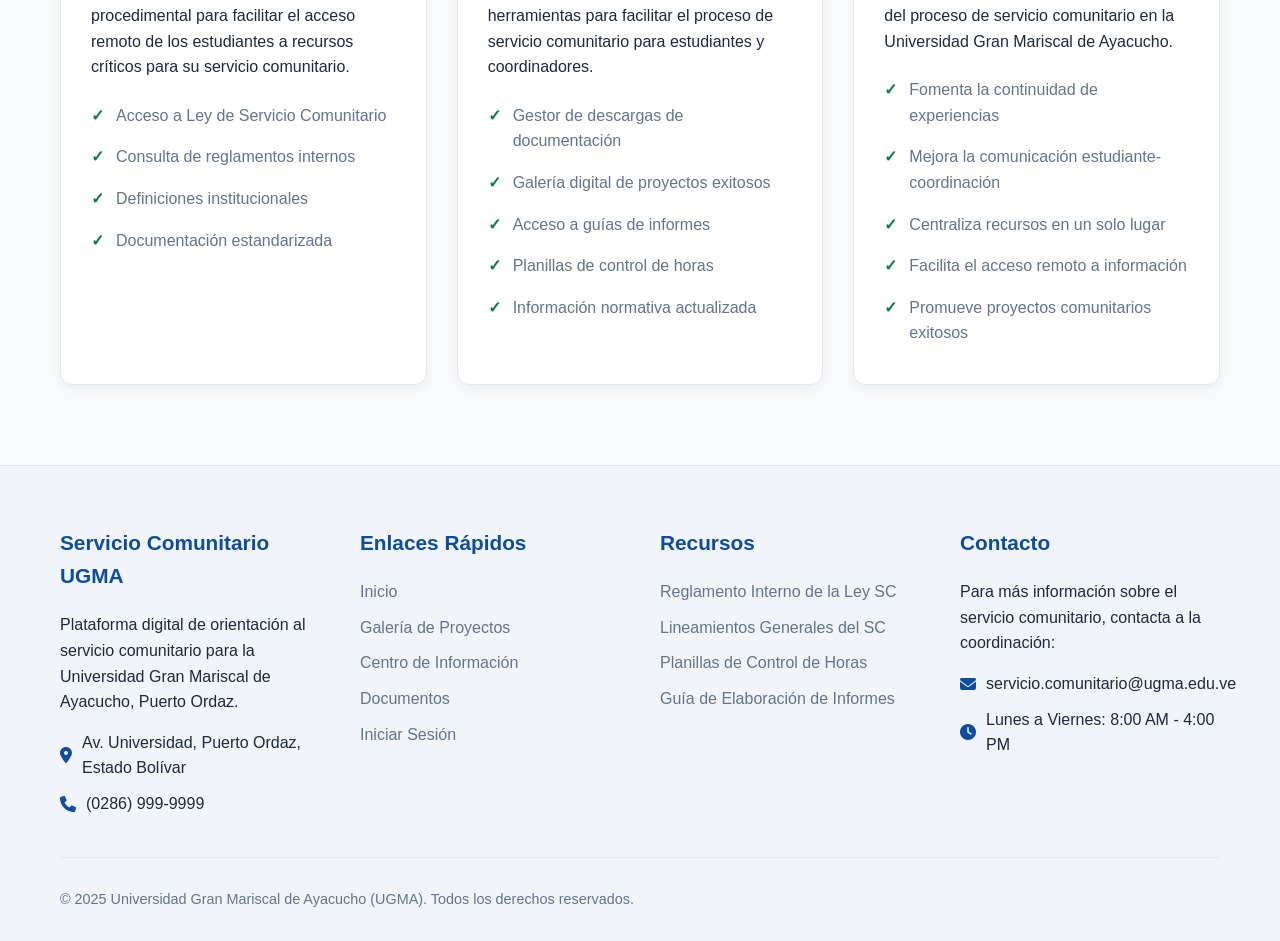
==== commit 701e0dde: "feat: agregar páginas principales de la aplicación (documentos, proyectos, información, inicio de se" ====
--- a/index.html
+++ b/index.html
@@ -1,5 +1,5 @@
 <!doctype html>
-<html lang="en">
+<html lang="es">
   <head>
     <meta charset="UTF-8">
     <meta name="viewport" content="width=device-width, initial-scale=1.0">
@@ -33,10 +33,10 @@
                 
                 <nav id="mainNav">
                     <ul>
-                        <li><a href="#" class="active">Inicio</a></li>
-                        <li><a href="#">Galería de Proyectos</a></li>
-                        <li><a href="views/information.html">Centro de Información</a></li>
-                        <li><a href="#">Documentos</a></li>
+                        <li><a href="/index.html" class="active">Inicio</a></li>
+                        <li><a href="/views/information.html">Centro de Información</a></li>
+                        <li><a href="/views/documents.html">Documentos</a></li>
+                        <li><a href="/views/projects.html">Galería de Proyectos</a></li>
                         <li><a href="/views/login.html" class="nav-cta">Iniciar Sesión</a></li>
                     </ul>
                 </nav>
